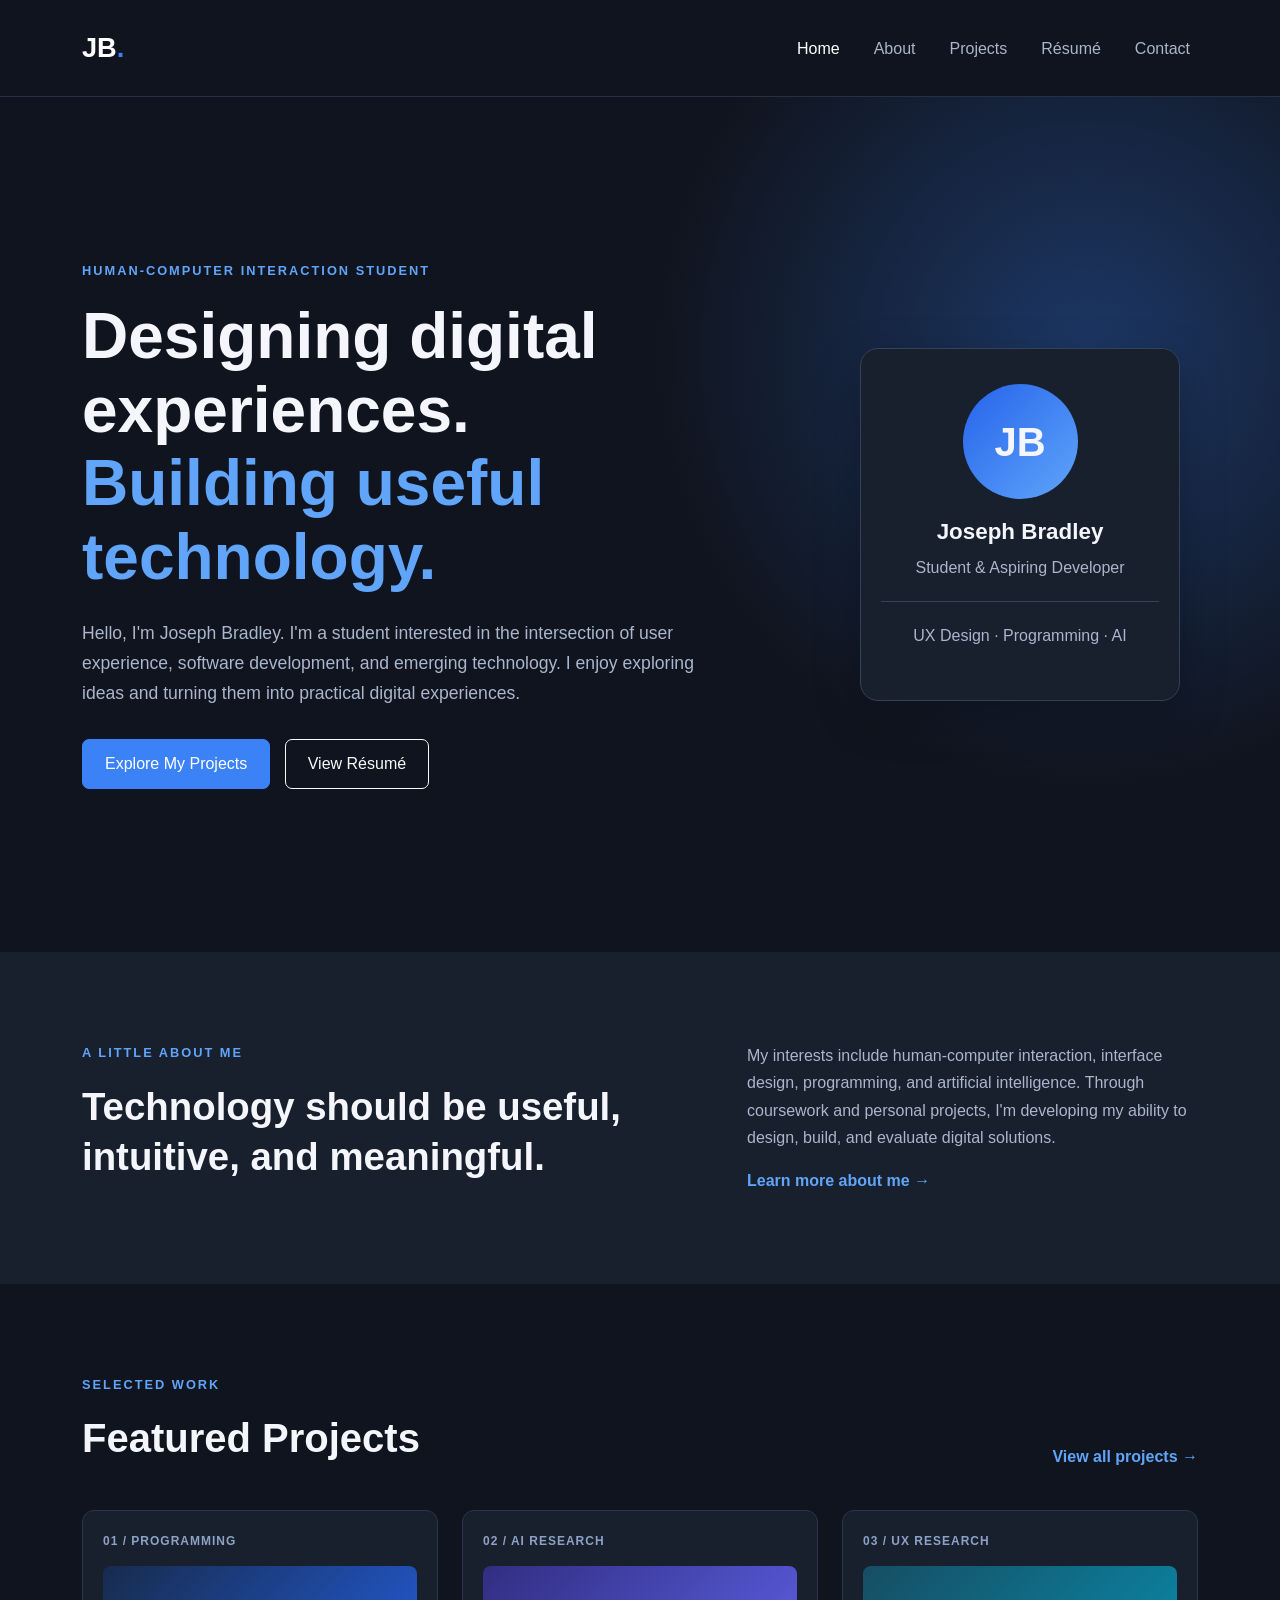
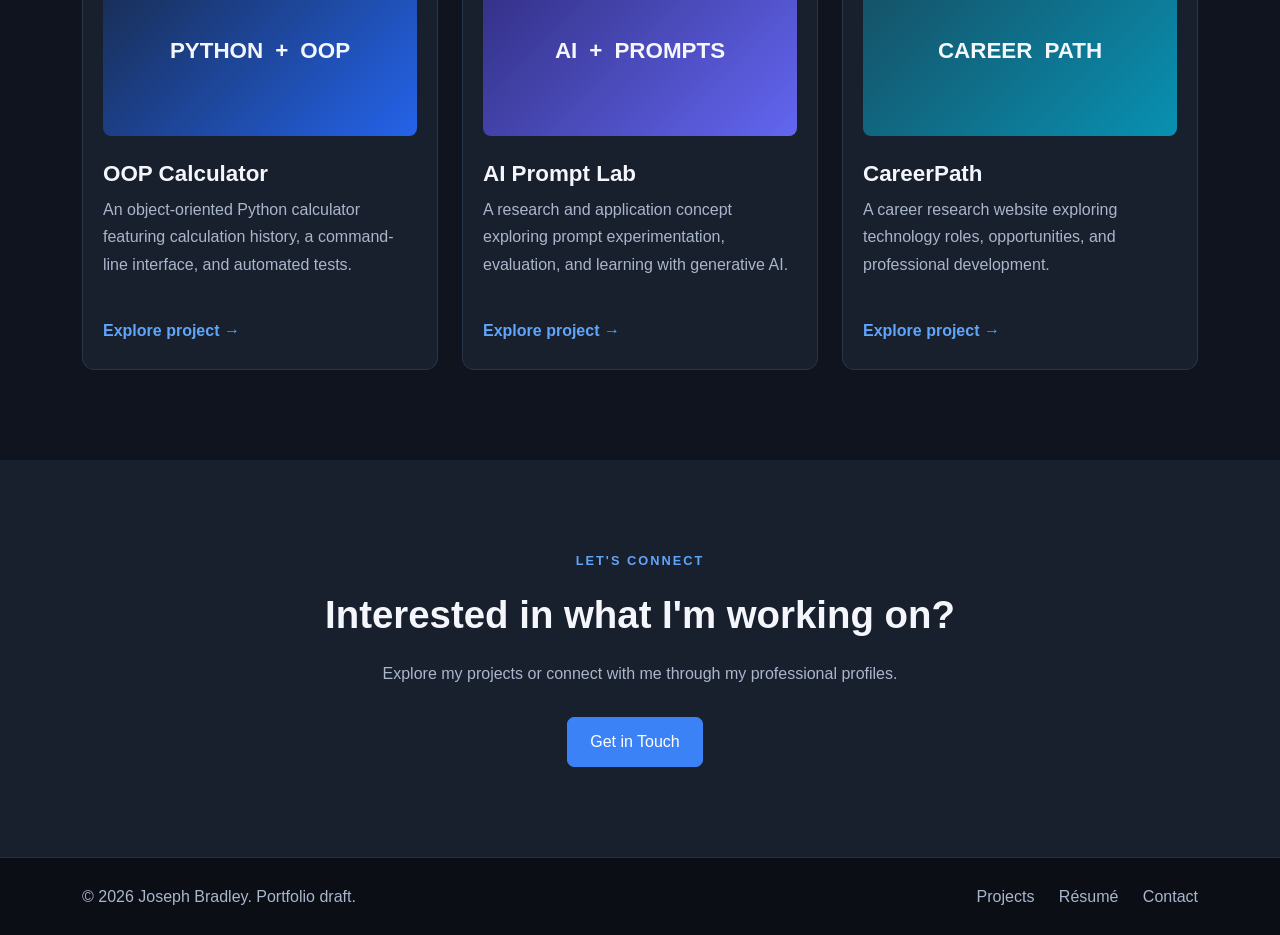
==== index.html @ c81c2b80 "Add files via upload" ====
<!DOCTYPE html>
<html lang="en">
<head>
    <meta charset="UTF-8">
    <meta name="viewport" content="width=device-width, initial-scale=1.0">
    <meta name="description" content="Joseph Bradley's personal portfolio showcasing projects in human-computer interaction, software development, and UX design.">

    <title>Joseph Bradley | Portfolio</title>

    <!-- Bootstrap CSS -->
    <link href="https://cdn.jsdelivr.net/npm/bootstrap@5.3.3/dist/css/bootstrap.min.css" rel="stylesheet">

    <!-- Custom CSS -->
    <link rel="stylesheet" href="css/style.css">
</head>

<body>

    <!-- Navigation -->
    <nav class="navbar navbar-expand-lg navbar-dark">
        <div class="container">
            <a class="navbar-brand" href="index.html">JB<span>.</span></a>

            <button class="navbar-toggler" type="button"
                    data-bs-toggle="collapse"
                    data-bs-target="#navbarNav"
                    aria-controls="navbarNav"
                    aria-expanded="false"
                    aria-label="Toggle navigation">
                <span class="navbar-toggler-icon"></span>
            </button>

            <div class="collapse navbar-collapse" id="navbarNav">
                <ul class="navbar-nav ms-auto">
                    <li class="nav-item">
                        <a class="nav-link active" href="index.html">Home</a>
                    </li>
                    <li class="nav-item">
                        <a class="nav-link" href="about.html">About</a>
                    </li>
                    <li class="nav-item">
                        <a class="nav-link" href="projects.html">Projects</a>
                    </li>
                    <li class="nav-item">
                        <a class="nav-link" href="resume.html">Résumé</a>
                    </li>
                    <li class="nav-item">
                        <a class="nav-link" href="contact.html">Contact</a>
                    </li>
                </ul>
            </div>
        </div>
    </nav>

    <!-- Hero Section -->
    <header class="hero-section">
        <div class="container">
            <div class="row align-items-center min-vh-75">

                <div class="col-lg-8">
                    <p class="eyebrow">HUMAN-COMPUTER INTERACTION STUDENT</p>

                    <h1>
                        Designing digital experiences.
                        <span>Building useful technology.</span>
                    </h1>

                    <p class="hero-description">
                        Hello, I'm Joseph Bradley. I'm a student interested
                        in the intersection of user experience, software
                        development, and emerging technology.
                        I enjoy exploring ideas and turning them into
                        practical digital experiences.
                    </p>

                    <div class="hero-buttons">
                        <a href="projects.html" class="btn btn-primary">
                            Explore My Projects
                        </a>

                        <a href="resume.html" class="btn btn-outline-light">
                            View Résumé
                        </a>
                    </div>
                </div>

                <div class="col-lg-4 text-center mt-5 mt-lg-0">
                    <div class="hero-card">
                        <div class="profile-placeholder">JB</div>
                        <h2>Joseph Bradley</h2>
                        <p>Student & Aspiring Developer</p>
                        <div class="profile-line"></div>
                        <p class="profile-interests">
                            UX Design · Programming · AI
                        </p>
                    </div>
                </div>

            </div>
        </div>
    </header>

    <!-- Introduction -->
    <section class="intro-section section-padding">
        <div class="container">
            <div class="row">
                <div class="col-lg-7">
                    <p class="eyebrow">A LITTLE ABOUT ME</p>
                    <h2>Technology should be useful, intuitive, and meaningful.</h2>
                </div>

                <div class="col-lg-5">
                    <p>
                        My interests include human-computer interaction,
                        interface design, programming, and artificial
                        intelligence. Through coursework and personal
                        projects, I'm developing my ability to design,
                        build, and evaluate digital solutions.
                    </p>

                    <a href="about.html" class="text-link">
                        Learn more about me →
                    </a>
                </div>
            </div>
        </div>
    </section>

    <!-- Featured Projects -->
    <section class="projects-section section-padding">
        <div class="container">

            <div class="section-heading">
                <div>
                    <p class="eyebrow">SELECTED WORK</p>
                    <h2>Featured Projects</h2>
                </div>

                <a href="projects.html" class="text-link">
                    View all projects →
                </a>
            </div>

            <div class="row g-4">

                <!-- Project 1 -->
                <div class="col-md-4">
                    <div class="project-card">
                        <div class="project-number">01 / PROGRAMMING</div>
                        <div class="project-visual calculator-visual">
                            <span>PYTHON</span>
                            <span>+</span>
                            <span>OOP</span>
                        </div>
                        <div class="project-content">
                            <h3>OOP Calculator</h3>
                            <p>
                                An object-oriented Python calculator
                                featuring calculation history, a
                                command-line interface, and automated tests.
                            </p>
                            <a href="projects.html#calculator" class="text-link">
                                Explore project →
                            </a>
                        </div>
                    </div>
                </div>

                <!-- Project 2 -->
                <div class="col-md-4">
                    <div class="project-card">
                        <div class="project-number">02 / AI RESEARCH</div>
                        <div class="project-visual ai-visual">
                            <span>AI</span>
                            <span>+</span>
                            <span>PROMPTS</span>
                        </div>
                        <div class="project-content">
                            <h3>AI Prompt Lab</h3>
                            <p>
                                A research and application concept exploring
                                prompt experimentation, evaluation, and
                                learning with generative AI.
                            </p>
                            <a href="projects.html#prompt-lab" class="text-link">
                                Explore project →
                            </a>
                        </div>
                    </div>
                </div>

                <!-- Project 3 -->
                <div class="col-md-4">
                    <div class="project-card">
                        <div class="project-number">03 / UX RESEARCH</div>
                        <div class="project-visual career-visual">
                            <span>CAREER</span>
                            <span>PATH</span>
                        </div>
                        <div class="project-content">
                            <h3>CareerPath</h3>
                            <p>
                                A career research website exploring
                                technology roles, opportunities, and
                                professional development.
                            </p>
                            <a href="projects.html#careerpath" class="text-link">
                                Explore project →
                            </a>
                        </div>
                    </div>
                </div>

            </div>
        </div>
    </section>

    <!-- Contact Call to Action -->
    <section class="contact-section section-padding">
        <div class="container text-center">
            <p class="eyebrow">LET'S CONNECT</p>
            <h2>Interested in what I'm working on?</h2>
            <p>
                Explore my projects or connect with me through
                my professional profiles.
            </p>
            <a href="contact.html" class="btn btn-primary">
                Get in Touch
            </a>
        </div>
    </section>

    <!-- Footer -->
    <footer class="footer">
        <div class="container">
            <div class="row align-items-center">
                <div class="col-md-6">
                    <p>© 2026 Joseph Bradley. Portfolio draft.</p>
                </div>

                <div class="col-md-6 text-md-end">
                    <a href="projects.html">Projects</a>
                    <a href="resume.html">Résumé</a>
                    <a href="contact.html">Contact</a>
                </div>
            </div>
        </div>
    </footer>

    <!-- Bootstrap JavaScript -->
    <script src="https://cdn.jsdelivr.net/npm/bootstrap@5.3.3/dist/js/bootstrap.bundle.min.js"></script>

    <!-- Custom JavaScript -->
    <script src="js/script.js"></script>

</body>
</html>
---- css/style.css ----
/* General Styles */
:root {
    --background: #10141e;
    --surface: #181f2d;
    --surface-light: #202a3b;
    --primary: #3b82f6;
    --text: #f4f6fc;
    --muted: #aab6cc;
}

* {
    box-sizing: border-box;
}

body {
    background-color: var(--background);
    color: var(--text);
    font-family: Arial, Helvetica, sans-serif;
    line-height: 1.7;
}

a {
    text-decoration: none;
}

.section-padding {
    padding: 90px 0;
}

/* Navigation */
.navbar {
    background-color: var(--background);
    padding: 20px 0;
    border-bottom: 1px solid #263044;
}

.navbar-brand {
    font-size: 1.7rem;
    font-weight: 800;
}

.navbar-brand span {
    color: var(--primary);
}

.nav-link {
    color: var(--muted);
    margin-left: 18px;
}

.nav-link:hover,
.nav-link.active {
    color: white;
}

/* Hero */
.hero-section {
    padding: 90px 0;
    background:
        radial-gradient(circle at 85% 30%, #1c3765 0%, transparent 35%),
        var(--background);
}

.min-vh-75 {
    min-height: 75vh;
}

.eyebrow {
    color: #60a5fa;
    font-size: 0.8rem;
    font-weight: bold;
    letter-spacing: 2px;
    margin-bottom: 18px;
}

.hero-section h1 {
    font-size: clamp(2.8rem, 5vw, 4.5rem);
    font-weight: 800;
    line-height: 1.15;
    max-width: 850px;
    margin-bottom: 25px;
}

.hero-section h1 span {
    display: block;
    color: #60a5fa;
}

.hero-description {
    color: var(--muted);
    font-size: 1.1rem;
    max-width: 650px;
    margin-bottom: 30px;
}

.btn {
    padding: 12px 22px;
    border-radius: 7px;
    margin-right: 10px;
}

.btn-primary {
    background-color: var(--primary);
    border-color: var(--primary);
}

.btn-primary:hover {
    background-color: #2563eb;
}

.hero-card {
    background-color: var(--surface);
    border: 1px solid #34415a;
    border-radius: 18px;
    padding: 35px 20px;
    max-width: 320px;
    margin: auto;
    box-shadow: 0 15px 45px rgba(0, 0, 0, 0.25);
}

.profile-placeholder {
    width: 115px;
    height: 115px;
    background: linear-gradient(135deg, #2563eb, #60a5fa);
    border-radius: 50%;
    display: flex;
    align-items: center;
    justify-content: center;
    font-size: 2.5rem;
    font-weight: bold;
    margin: 0 auto 20px;
}

.hero-card h2 {
    font-size: 1.4rem;
    font-weight: bold;
}

.hero-card p {
    color: var(--muted);
}

.profile-line {
    height: 1px;
    background-color: #34415a;
    margin: 20px 0;
}

/* Introduction */
.intro-section {
    background-color: var(--surface);
}

.intro-section h2,
.contact-section h2 {
    font-size: 2.4rem;
    font-weight: bold;
    line-height: 1.3;
}

.intro-section p:not(.eyebrow),
.contact-section p:not(.eyebrow) {
    color: var(--muted);
}

.text-link {
    color: #60a5fa;
    font-weight: bold;
}

.text-link:hover {
    color: white;
}

/* Projects */
.projects-section {
    background-color: var(--background);
}

.section-heading {
    display: flex;
    justify-content: space-between;
    align-items: end;
    margin-bottom: 40px;
}

.section-heading h2 {
    font-size: 2.5rem;
    font-weight: bold;
}

.project-card {
    height: 100%;
    background-color: var(--surface);
    border: 1px solid #29354a;
    border-radius: 12px;
    overflow: hidden;
    transition: transform 0.3s, border-color 0.3s;
}

.project-card:hover {
    transform: translateY(-6px);
    border-color: var(--primary);
}

.project-number {
    padding: 20px 20px 0;
    color: #8da2c5;
    font-size: 0.75rem;
    letter-spacing: 1px;
    font-weight: bold;
}

.project-visual {
    min-height: 170px;
    margin: 15px 20px;
    border-radius: 8px;
    display: flex;
    align-items: center;
    justify-content: center;
    gap: 12px;
    font-size: 1.4rem;
    font-weight: bold;
}

.calculator-visual {
    background: linear-gradient(135deg, #172b4d, #2563eb);
}

.ai-visual {
    background: linear-gradient(135deg, #312e81, #6366f1);
}

.career-visual {
    background: linear-gradient(135deg, #164e63, #0891b2);
}

.project-content {
    padding: 10px 20px 25px;
}

.project-content h3 {
    font-size: 1.4rem;
    font-weight: bold;
}

.project-content p {
    color: var(--muted);
    min-height: 105px;
}

/* Contact */
.contact-section {
    background-color: var(--surface);
}

.contact-section p:not(.eyebrow) {
    margin: 20px 0 30px;
}

/* Footer */
.footer {
    padding: 25px 0;
    background-color: #0b0e15;
    border-top: 1px solid #263044;
}

.footer p {
    color: var(--muted);
    margin: 0;
}

.footer a {
    color: var(--muted);
    margin-left: 20px;
}

.footer a:hover {
    color: white;
}

/* Responsive Design */
@media (max-width: 768px) {
    .hero-section {
        padding: 65px 0;
    }

    .section-heading {
        align-items: start;
        flex-direction: column;
        gap: 15px;
    }

    .intro-section h2,
    .contact-section h2 {
        font-size: 2rem;
    }

    .project-content p {
        min-height: auto;
    }

    .footer {
        text-align: center;
    }

    .footer a {
        margin: 0 8px;
    }
}


/* =================================
   ABOUT PAGE
================================= */

/* About Hero */
.about-hero {
    background:
        radial-gradient(circle at 85% 30%, #1c3765 0%, transparent 35%),
        var(--background);
}

.about-hero h1 {
    font-size: clamp(2.8rem, 5vw, 4.5rem);
    font-weight: 800;
    line-height: 1.15;
    max-width: 900px;
    margin-bottom: 25px;
}

.about-hero h1 span {
    display: block;
    color: #60a5fa;
}

.about-hero-text {
    max-width: 700px;
    color: var(--muted);
    font-size: 1.15rem;
}

/* Background */
.about-background {
    background-color: var(--surface);
}

.about-background h2 {
    font-size: 2.4rem;
    font-weight: bold;
    line-height: 1.3;
}

.about-background p:not(.eyebrow) {
    color: var(--muted);
    font-size: 1.05rem;
    margin-bottom: 20px;
}

/* Interests */
.interests-section {
    background-color: var(--background);
}

.interest-card {
    height: 100%;
    padding: 28px 22px;
    background-color: var(--surface);
    border: 1px solid #29354a;
    border-radius: 12px;
    transition: transform 0.3s, border-color 0.3s;
}

.interest-card:hover {
    transform: translateY(-5px);
    border-color: var(--primary);
}

.interest-icon {
    color: var(--bright-blue, #60a5fa);
    font-size: 1rem;
    font-weight: bold;
    margin-bottom: 25px;
}

.interest-card h3 {
    font-size: 1.25rem;
    font-weight: bold;
    margin-bottom: 12px;
}

.interest-card p {
    color: var(--muted);
    font-size: 0.95rem;
    margin-bottom: 0;
}

/* Skills */
.skills-section {
    background-color: var(--surface);
}

.skills-section h2 {
    font-size: 2.5rem;
    font-weight: bold;
}

.skills-intro {
    color: var(--muted);
    margin-top: 20px;
}

.skill-group {
    padding: 0 0 25px;
    margin-bottom: 25px;
    border-bottom: 1px solid #34415a;
}

.skill-group:last-child {
    border-bottom: none;
    margin-bottom: 0;
}

.skill-group h3 {
    font-size: 1.1rem;
    font-weight: bold;
    margin-bottom: 15px;
}

.skill-tags {
    display: flex;
    flex-wrap: wrap;
    gap: 10px;
}

.skill-tags span {
    background-color: #202a3b;
    border: 1px solid #34415a;
    color: #c6d4eb;
    padding: 8px 14px;
    border-radius: 6px;
    font-size: 0.9rem;
}

/* Goals */
.goals-section {
    background-color: var(--background);
}

.goals-section h2 {
    font-size: 2.7rem;
    font-weight: bold;
    line-height: 1.2;
    margin-bottom: 25px;
}

.goals-section h2 span {
    display: block;
    color: #60a5fa;
}

.goals-section p:not(.eyebrow) {
    color: var(--muted);
    margin-bottom: 18px;
}

.goals-card {
    background-color: var(--surface);
    border: 1px solid #34415a;
    border-radius: 14px;
    padding: 35px;
    box-shadow: 0 15px 40px rgba(0, 0, 0, 0.2);
}

.goals-card h3 {
    font-size: 1.5rem;
    font-weight: bold;
    margin-bottom: 25px;
}

.goals-card ul {
    padding-left: 20px;
    margin-bottom: 0;
}

.goals-card li {
    color: var(--muted);
    margin-bottom: 15px;
}

.goals-card li:last-child {
    margin-bottom: 0;
}

/* About Responsive Layout */
@media (max-width: 768px) {

    .about-hero h1 {
        font-size: 2.7rem;
    }

    .about-background h2,
    .skills-section h2,
    .goals-section h2 {
        font-size: 2rem;
    }

    .goals-card {
        padding: 25px;
    }
}


/* =================================
   PROJECTS PAGE
================================= */

/* Projects Hero */
.projects-hero {
    background:
        radial-gradient(circle at 85% 30%, #1c3765 0%, transparent 35%),
        var(--background);
}

.projects-hero h1 {
    font-size: clamp(2.8rem, 5vw, 4.5rem);
    font-weight: 800;
    line-height: 1.15;
    max-width: 850px;
    margin-bottom: 25px;
}

.projects-hero h1 span {
    display: block;
    color: #60a5fa;
}

.projects-hero-text {
    max-width: 650px;
    color: var(--muted);
    font-size: 1.1rem;
}

/* Project Index */
.project-index {
    background: var(--surface);
    padding: 35px 0;
    border-top: 1px solid #29354a;
    border-bottom: 1px solid #29354a;
}

.project-index-links {
    display: flex;
    flex-wrap: wrap;
    gap: 25px;
}

.project-index-links a {
    color: var(--muted);
    font-weight: bold;
}

.project-index-links a:hover {
    color: #60a5fa;
}

/* Case Studies */
.case-study {
    background: var(--background);
    scroll-margin-top: 25px;
}

.case-study-alt {
    background: var(--surface);
}

.case-study-top {
    display: flex;
    justify-content: space-between;
    align-items: start;
    gap: 25px;
    margin-bottom: 35px;
}

.case-study-top h2 {
    font-size: clamp(2.2rem, 4vw, 3.3rem);
    font-weight: 800;
    margin-bottom: 12px;
}

.case-study-subtitle {
    color: var(--muted);
    font-size: 1.1rem;
    max-width: 650px;
}

.status-label {
    display: inline-block;
    border-radius: 30px;
    padding: 8px 14px;
    font-size: 0.75rem;
    font-weight: bold;
    text-align: center;
    flex-shrink: 0;
}

.status-complete {
    color: #86efac;
    background: rgba(22, 163, 74, 0.12);
    border: 1px solid rgba(74, 222, 128, 0.3);
}

.status-research {
    color: #93c5fd;
    background: rgba(59, 130, 246, 0.12);
    border: 1px solid rgba(96, 165, 250, 0.3);
}

/* Project Visuals */
.case-study-visual {
    min-height: 270px;
    border-radius: 12px;
    padding: 35px;
    display: flex;
    align-items: end;
    justify-content: space-between;
    overflow: hidden;
    margin-bottom: 50px;
}

.calculator-case-visual {
    background: linear-gradient(120deg, #172b4d, #2563eb);
}

.ai-case-visual {
    background: linear-gradient(120deg, #312e81, #6366f1);
}

.career-case-visual {
    background: linear-gradient(120deg, #164e63, #0891b2);
}

.case-visual-main {
    font-size: clamp(4rem, 10vw, 8rem);
    font-weight: 900;
    line-height: 1;
}

.ai-case-visual .case-visual-main span,
.career-case-visual .case-visual-main span {
    color: #bfdbfe;
}

.case-study-visual div {
    display: flex;
    flex-direction: column;
    align-items: end;
    gap: 8px;
}

.case-study-visual div span {
    font-size: 0.75rem;
    font-weight: bold;
    letter-spacing: 1.5px;
    text-align: right;
}

/* Case Study Content */
.case-study-content {
    margin-bottom: 35px;
}

.case-section {
    margin-bottom: 35px;
}

.case-section:last-child {
    margin-bottom: 0;
}

.case-section h3 {
    font-size: 1.25rem;
    font-weight: bold;
    margin-bottom: 15px;
}

.case-section p {
    color: var(--muted);
    line-height: 1.8;
}

.technology-list {
    display: flex;
    flex-wrap: wrap;
    gap: 10px;
    margin-bottom: 20px;
}

.technology-list span {
    background: #202a3b;
    border: 1px solid #34415a;
    color: #c6d4eb;
    padding: 7px 12px;
    border-radius: 6px;
    font-size: 0.85rem;
}

.case-bullets {
    padding-left: 20px;
    color: var(--muted);
}

.case-bullets li {
    margin-bottom: 12px;
}

/* Case Study Links */
.case-study-links {
    padding: 25px 0;
    border-top: 1px solid #34415a;
    display: flex;
    justify-content: space-between;
    align-items: center;
    gap: 25px;
}

.case-link-label {
    color: #60a5fa;
    font-size: 0.75rem;
    font-weight: bold;
    letter-spacing: 1.5px;
}

.case-study-links p {
    color: var(--muted);
    margin: 8px 0 0;
}

.case-actions {
    display: flex;
    flex-wrap: wrap;
    gap: 20px;
}

.case-actions a {
    color: #60a5fa;
    font-weight: bold;
}

.case-actions a:hover {
    color: white;
}

.link-pending {
    color: #fbbf24;
    font-size: 0.85rem;
    font-weight: bold;
}

/* Closing */
.projects-closing {
    background: var(--surface);
}

.projects-closing h2 {
    font-size: clamp(2rem, 4vw, 3rem);
    font-weight: bold;
    margin-bottom: 20px;
}

.projects-closing p:not(.eyebrow) {
    color: var(--muted);
    margin-bottom: 30px;
}

/* Responsive */
@media (max-width: 768px) {

    .projects-hero h1 {
        font-size: 2.7rem;
    }

    .case-study-top {
        flex-direction: column;
    }

    .case-study-visual {
        min-height: 200px;
        padding: 22px;
    }

    .case-visual-main {
        font-size: 4rem;
    }

    .case-study-visual div span {
        font-size: 0.6rem;
    }

    .case-study-links {
        flex-direction: column;
        align-items: start;
    }

    .project-index-links {
        flex-direction: column;
        gap: 15px;
    }
}

/* =================================
   RESUME PAGE
================================= */

.resume-hero {
    background:
        radial-gradient(circle at 85% 30%, #1c3765 0%, transparent 38%),
        var(--background);
}

.resume-hero h1 {
    font-size: clamp(3rem, 6vw, 5rem);
    font-weight: 800;
    line-height: 1.1;
    margin-bottom: 25px;
}

.resume-hero h1 span {
    color: #60a5fa;
}

.resume-hero-description {
    max-width: 700px;
    color: var(--muted);
    font-size: 1.15rem;
    line-height: 1.8;
}

.resume-download {
    padding: 15px 24px;
    font-weight: 600;
}

.resume-meta {
    display: flex;
    flex-wrap: wrap;
    gap: 15px 35px;
    margin-top: 55px;
    padding-top: 25px;
    border-top: 1px solid #34415a;
    color: var(--muted);
    font-size: 0.95rem;
}

.resume-meta a {
    color: #60a5fa;
}

/* Sections */
.resume-section {
    background: var(--background);
}

.resume-section-alt {
    background: var(--surface);
}

.resume-section h2 {
    font-size: clamp(2rem, 3vw, 2.7rem);
    font-weight: 800;
    line-height: 1.2;
}

.resume-lead {
    color: #f3f6ff;
    font-size: 1.45rem;
    font-weight: 500;
    line-height: 1.6;
}

.resume-body-text,
.resume-sidebar-text {
    color: var(--muted);
    line-height: 1.8;
    font-size: 1.05rem;
}

/* Resume Entries */
.resume-entry {
    padding-bottom: 35px;
    margin-bottom: 35px;
    border-bottom: 1px solid #34415a;
}

.resume-entry:last-child {
    margin-bottom: 0;
    padding-bottom: 0;
    border-bottom: none;
}

.resume-entry-heading {
    display: flex;
    justify-content: space-between;
    align-items: flex-start;
    gap: 20px;
}

.resume-entry h3 {
    font-size: 1.35rem;
    font-weight: 700;
    margin-bottom: 8px;
}

.resume-entry-subtitle {
    color: #93c5fd;
    font-weight: 500;
    margin-bottom: 5px;
}

.resume-date {
    color: #60a5fa;
    font-size: 0.9rem;
    font-weight: 600;
    white-space: nowrap;
}

.resume-entry-location {
    color: var(--muted);
    font-size: 0.9rem;
    margin-top: 8px;
}

.resume-bullets {
    padding-left: 20px;
    margin-top: 20px;
    margin-bottom: 0;
    color: var(--muted);
}

.resume-bullets li {
    margin-bottom: 12px;
    line-height: 1.7;
}

/* Skills */
.resume-skill-group {
    padding-bottom: 28px;
    margin-bottom: 28px;
    border-bottom: 1px solid #34415a;
}

.resume-skill-group:last-child {
    border-bottom: none;
    margin-bottom: 0;
}

.resume-skill-group h3 {
    font-size: 1.15rem;
    font-weight: 700;
    margin-bottom: 18px;
}

.resume-skill-tags {
    display: flex;
    flex-wrap: wrap;
    gap: 10px;
}

.resume-skill-tags span {
    background: #202a3b;
    border: 1px solid #34415a;
    color: #c6d4eb;
    border-radius: 6px;
    padding: 9px 14px;
    font-size: 0.9rem;
}

/* Training Cards */
.training-card {
    background: #202a3b;
    border: 1px solid #34415a;
    border-radius: 12px;
    padding: 30px;
    margin-bottom: 22px;
}

.training-card:last-child {
    margin-bottom: 0;
}

.training-category {
    display: block;
    color: #60a5fa;
    font-size: 0.75rem;
    font-weight: 700;
    letter-spacing: 1.5px;
    margin-bottom: 18px;
}

.training-card h3 {
    font-size: 1.4rem;
    font-weight: 700;
    margin-bottom: 15px;
}

.training-card p {
    color: var(--muted);
    margin-bottom: 8px;
}

/* Closing */
.resume-projects {
    background: var(--background);
    text-align: center;
}

.resume-projects h2 {
    font-size: clamp(2rem, 4vw, 3rem);
    font-weight: 800;
    margin-bottom: 20px;
}

.resume-projects p:not(.eyebrow) {
    max-width: 650px;
    margin: 0 auto 30px;
    color: var(--muted);
    line-height: 1.8;
}

/* Responsive */
@media (max-width: 768px) {
    .resume-hero h1 {
        font-size: 3rem;
    }

    .resume-meta {
        flex-direction: column;
        gap: 12px;
    }

    .resume-entry-heading {
        flex-direction: column;
        gap: 8px;
    }

    .resume-date {
        white-space: normal;
    }

    .resume-lead {
        font-size: 1.2rem;
    }

    .training-card {
        padding: 22px;
    }
}


/* =================================
   CONTACT PAGE
================================= */

.contact-hero {
    background:
        radial-gradient(circle at 85% 30%, #1c3765 0%, transparent 38%),
        var(--background);
}

.contact-hero h1 {
    font-size: clamp(3.5rem, 8vw, 6.5rem);
    font-weight: 800;
    line-height: 1.05;
    margin: 35px 0;
    letter-spacing: -3px;
}

.contact-hero h1 span,
.contact-closing h2 span {
    color: #60a5fa;
}

.contact-intro {
    max-width: 650px;
    color: var(--muted);
    font-size: 1.15rem;
    line-height: 1.8;
    margin-bottom: 30px;
}

.contact-main-button {
    padding: 15px 25px;
    font-weight: 600;
}

/* Contact Options */
.contact-options {
    background: var(--surface);
}

.contact-options h2 {
    font-size: clamp(2rem, 4vw, 3rem);
    font-weight: 800;
}

.contact-card {
    height: 100%;
    padding: 35px;
    background: #202a3b;
    border: 1px solid #34415a;
    border-radius: 12px;
    transition: transform 0.25s ease, border-color 0.25s ease;
}

.contact-card:hover {
    transform: translateY(-5px);
    border-color: #60a5fa;
}

.contact-number {
    display: block;
    color: #60a5fa;
    font-size: 0.9rem;
    font-weight: 700;
    margin-bottom: 35px;
}

.contact-card h3 {
    font-size: 1.5rem;
    font-weight: 700;
    margin-bottom: 15px;
}

.contact-card p {
    min-height: 85px;
    color: var(--muted);
    line-height: 1.7;
}

.contact-card a {
    display: inline-block;
    margin-top: 15px;
    color: #60a5fa;
    font-weight: 600;
    text-decoration: none;
}

.contact-card a:hover {
    color: #93c5fd;
}

/* Closing */
.contact-closing {
    background: var(--background);
}

.contact-closing h2 {
    font-size: clamp(2.5rem, 6vw, 4.5rem);
    font-weight: 800;
    line-height: 1.15;
    margin: 25px 0;
}

.contact-closing p:not(.eyebrow) {
    max-width: 600px;
    margin: 0 auto 30px;
    color: var(--muted);
    font-size: 1.1rem;
    line-height: 1.8;
}

.contact-closing .btn {
    padding: 14px 25px;
    font-weight: 600;
}

/* Responsive */
@media (max-width: 768px) {
    .contact-hero h1 {
        font-size: 3.5rem;
        letter-spacing: -1px;
    }

    .contact-card p {
        min-height: auto;
    }

    .contact-card {
        padding: 28px;
    }
}
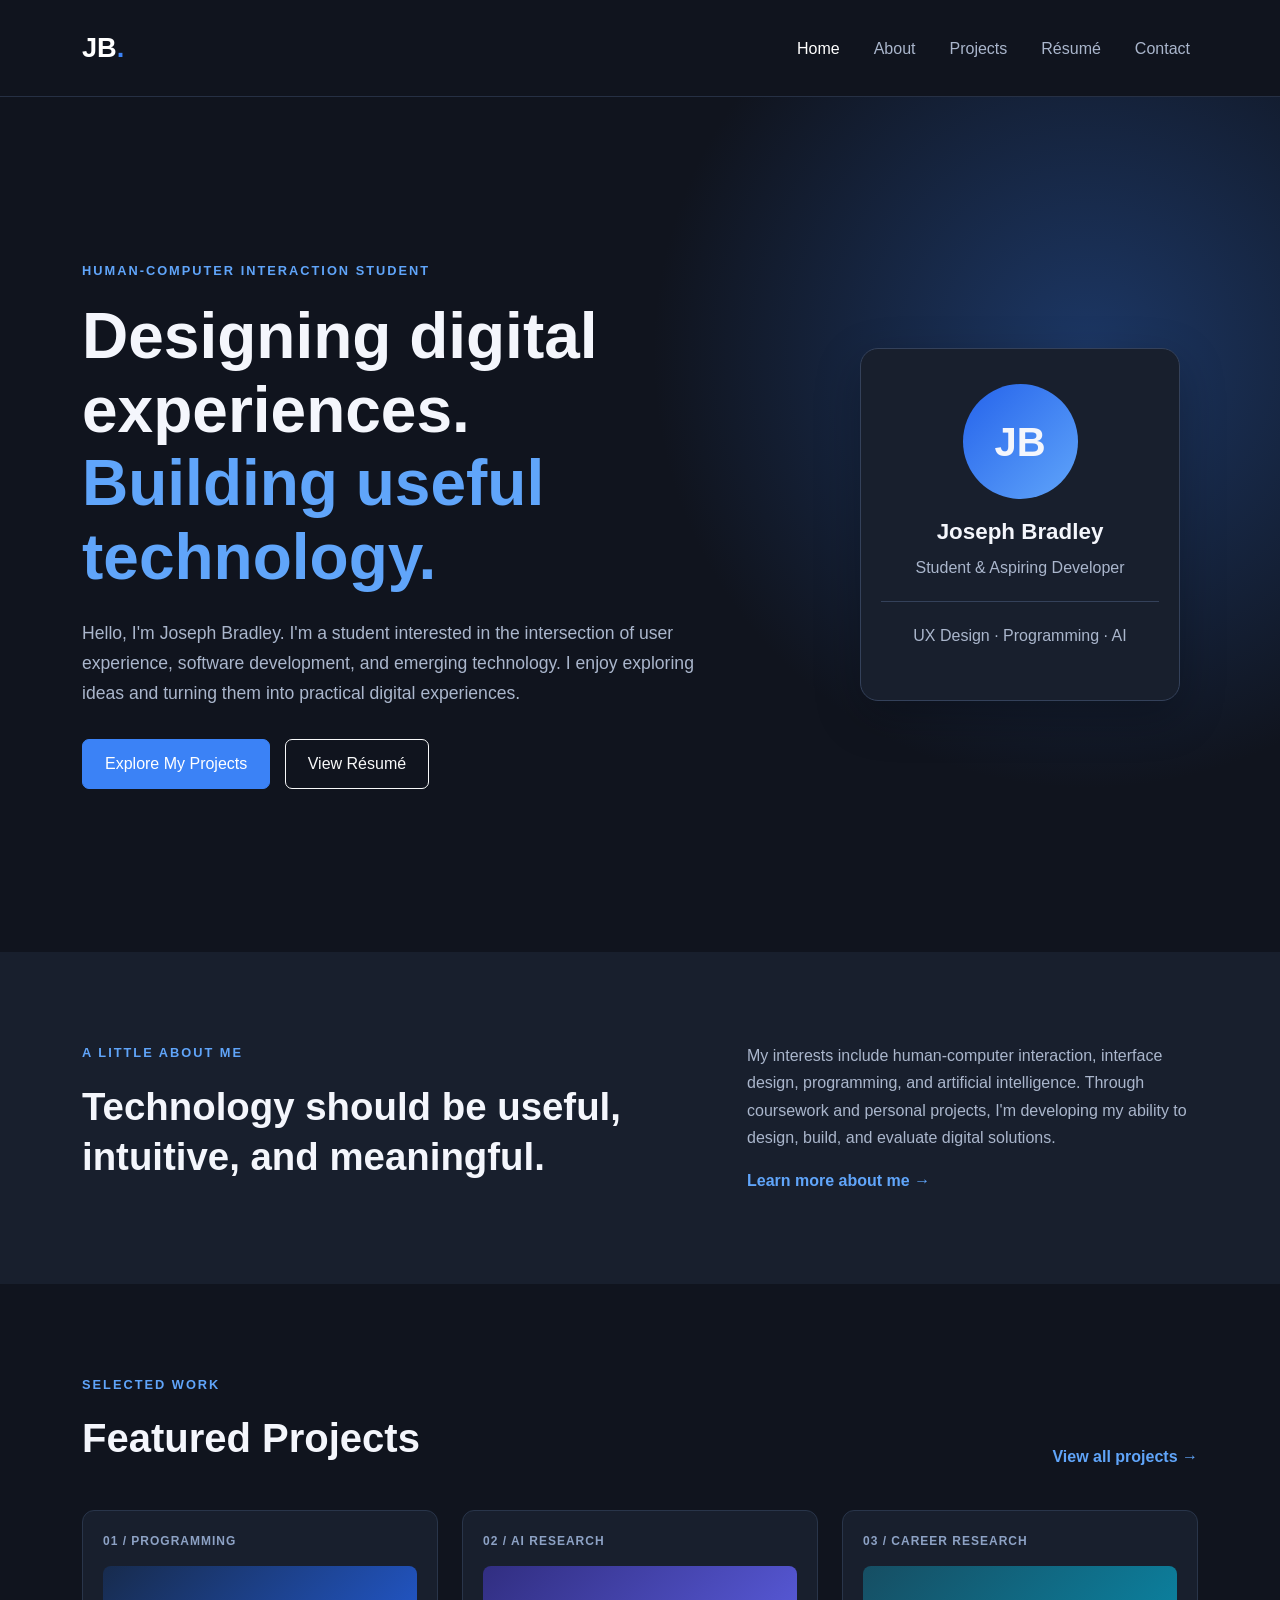
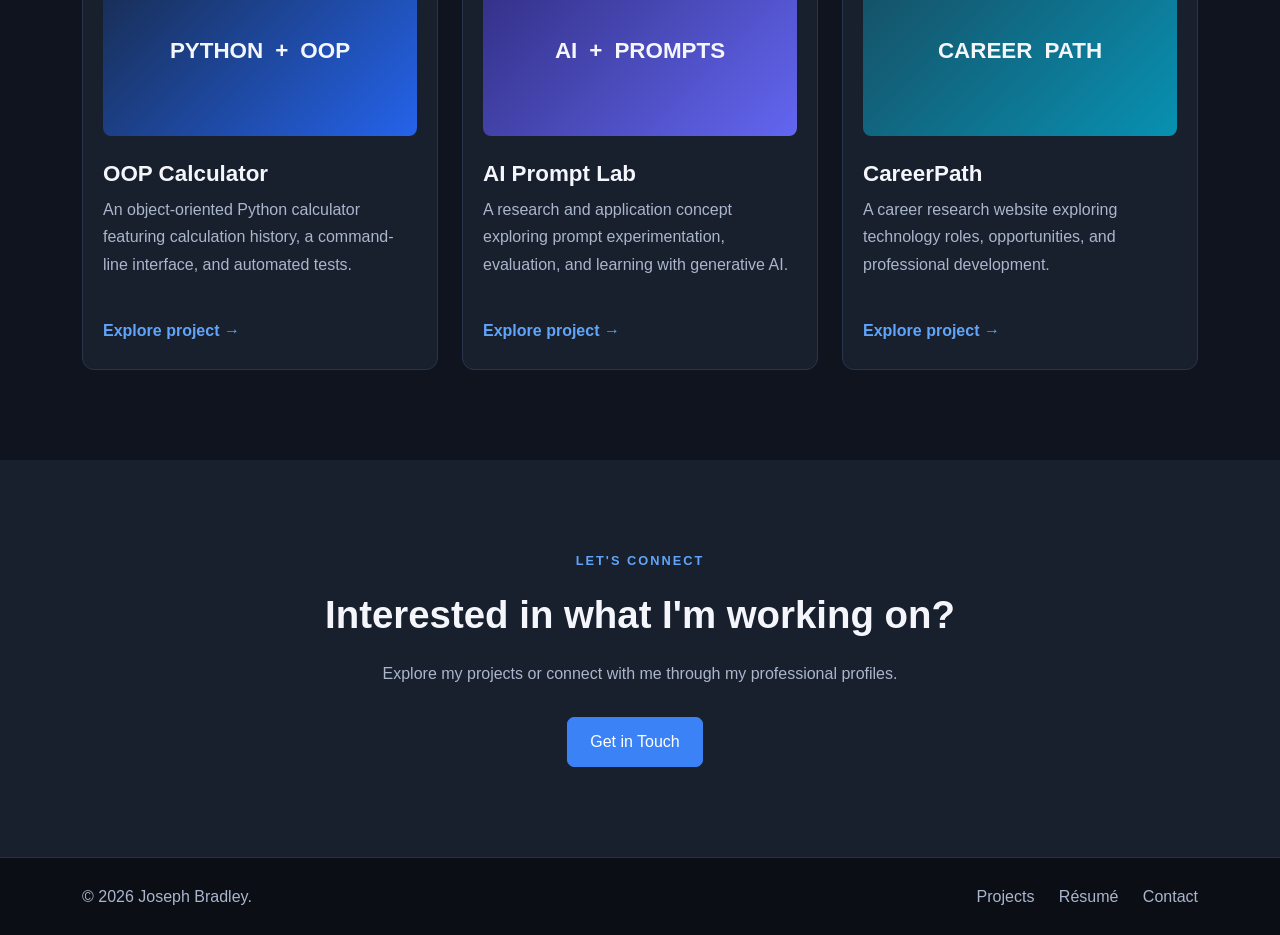
==== commit cbd2fe7a: "Update index.html" ====
--- a/index.html
+++ b/index.html
@@ -89,7 +89,7 @@
                     <div class="hero-card">
                         <div class="profile-placeholder">JB</div>
                         <h2>Joseph Bradley</h2>
-                        <p>Student & Aspiring Developer</p>
+                        <p>Student &amp; Aspiring Developer</p>
                         <div class="profile-line"></div>
                         <p class="profile-interests">
                             UX Design · Programming · AI
@@ -193,7 +193,7 @@
                 <!-- Project 3 -->
                 <div class="col-md-4">
                     <div class="project-card">
-                        <div class="project-number">03 / UX RESEARCH</div>
+                        <div class="project-number">03 / CAREER RESEARCH</div>
                         <div class="project-visual career-visual">
                             <span>CAREER</span>
                             <span>PATH</span>
@@ -236,7 +236,7 @@
         <div class="container">
             <div class="row align-items-center">
                 <div class="col-md-6">
-                    <p>© 2026 Joseph Bradley. Portfolio draft.</p>
+                    <p>© 2026 Joseph Bradley.</p>
                 </div>
 
                 <div class="col-md-6 text-md-end">
@@ -256,3 +256,4 @@
 
 </body>
 </html>
+
